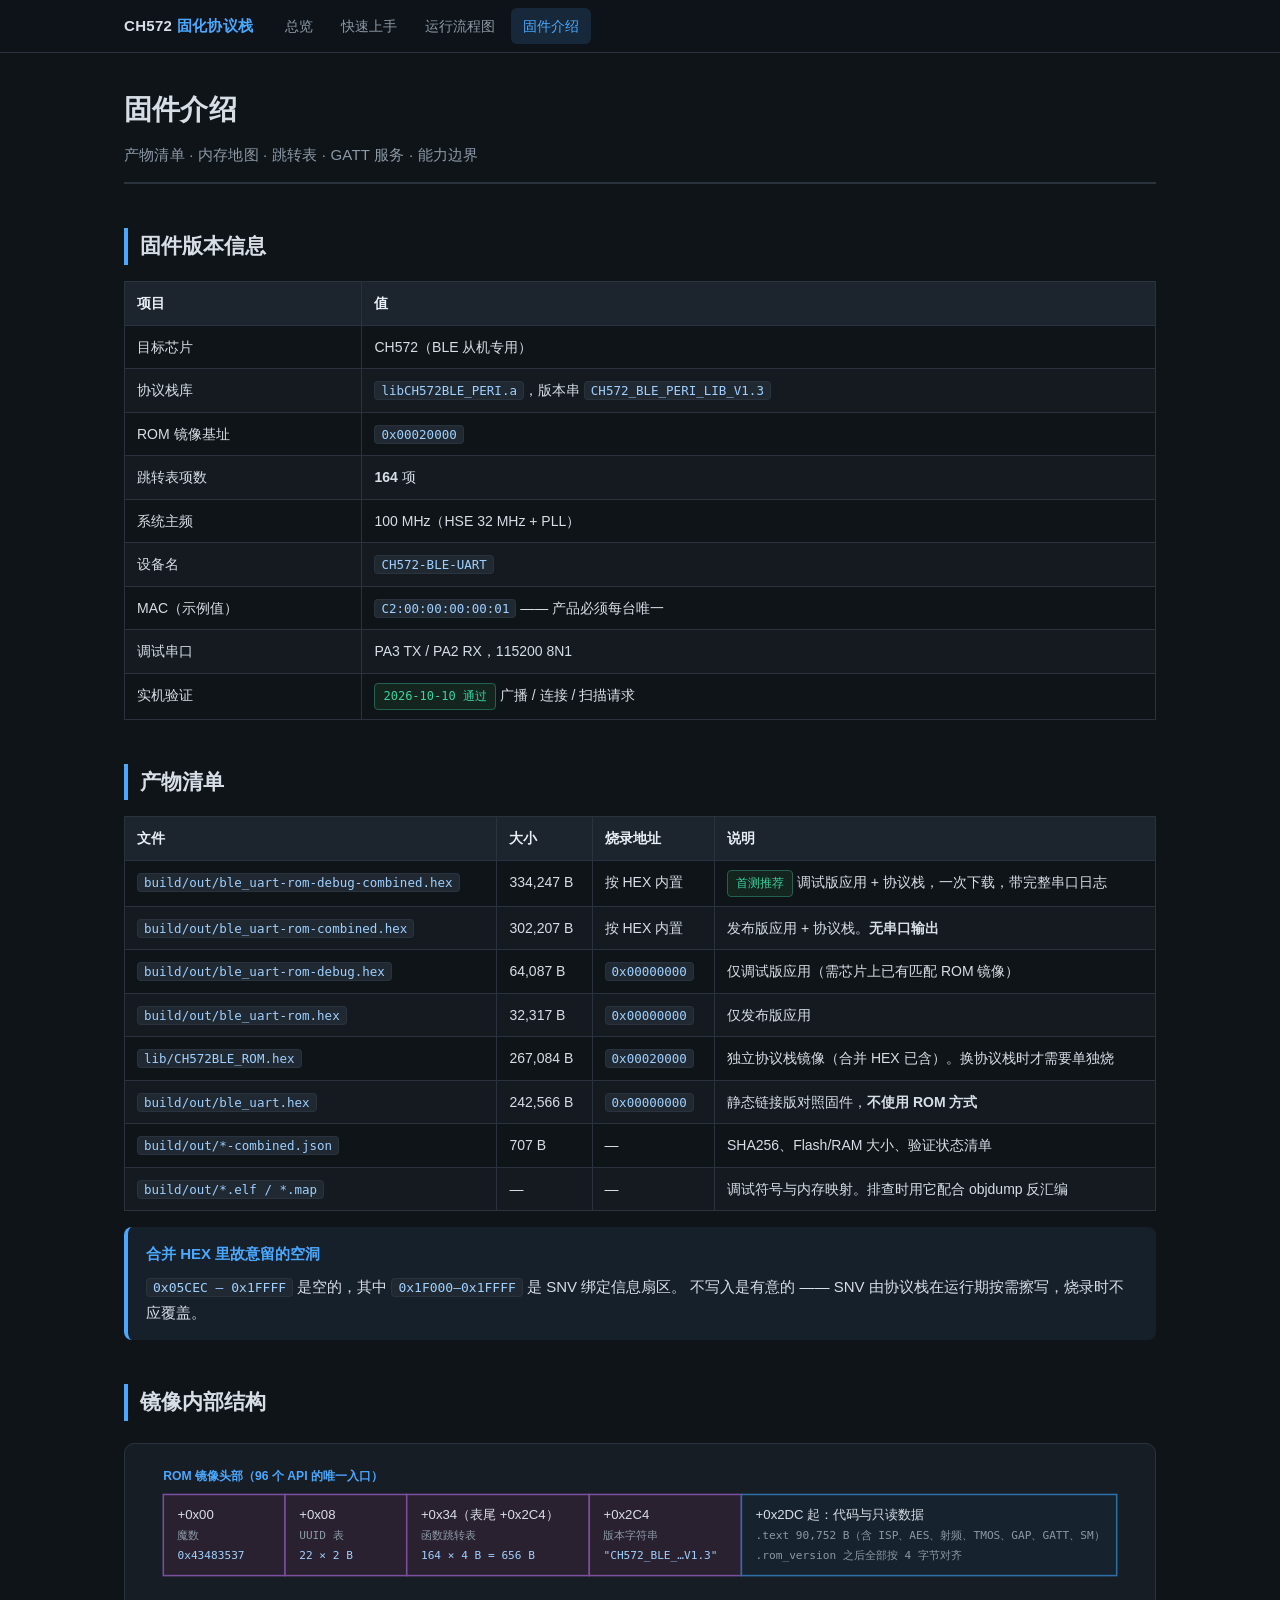
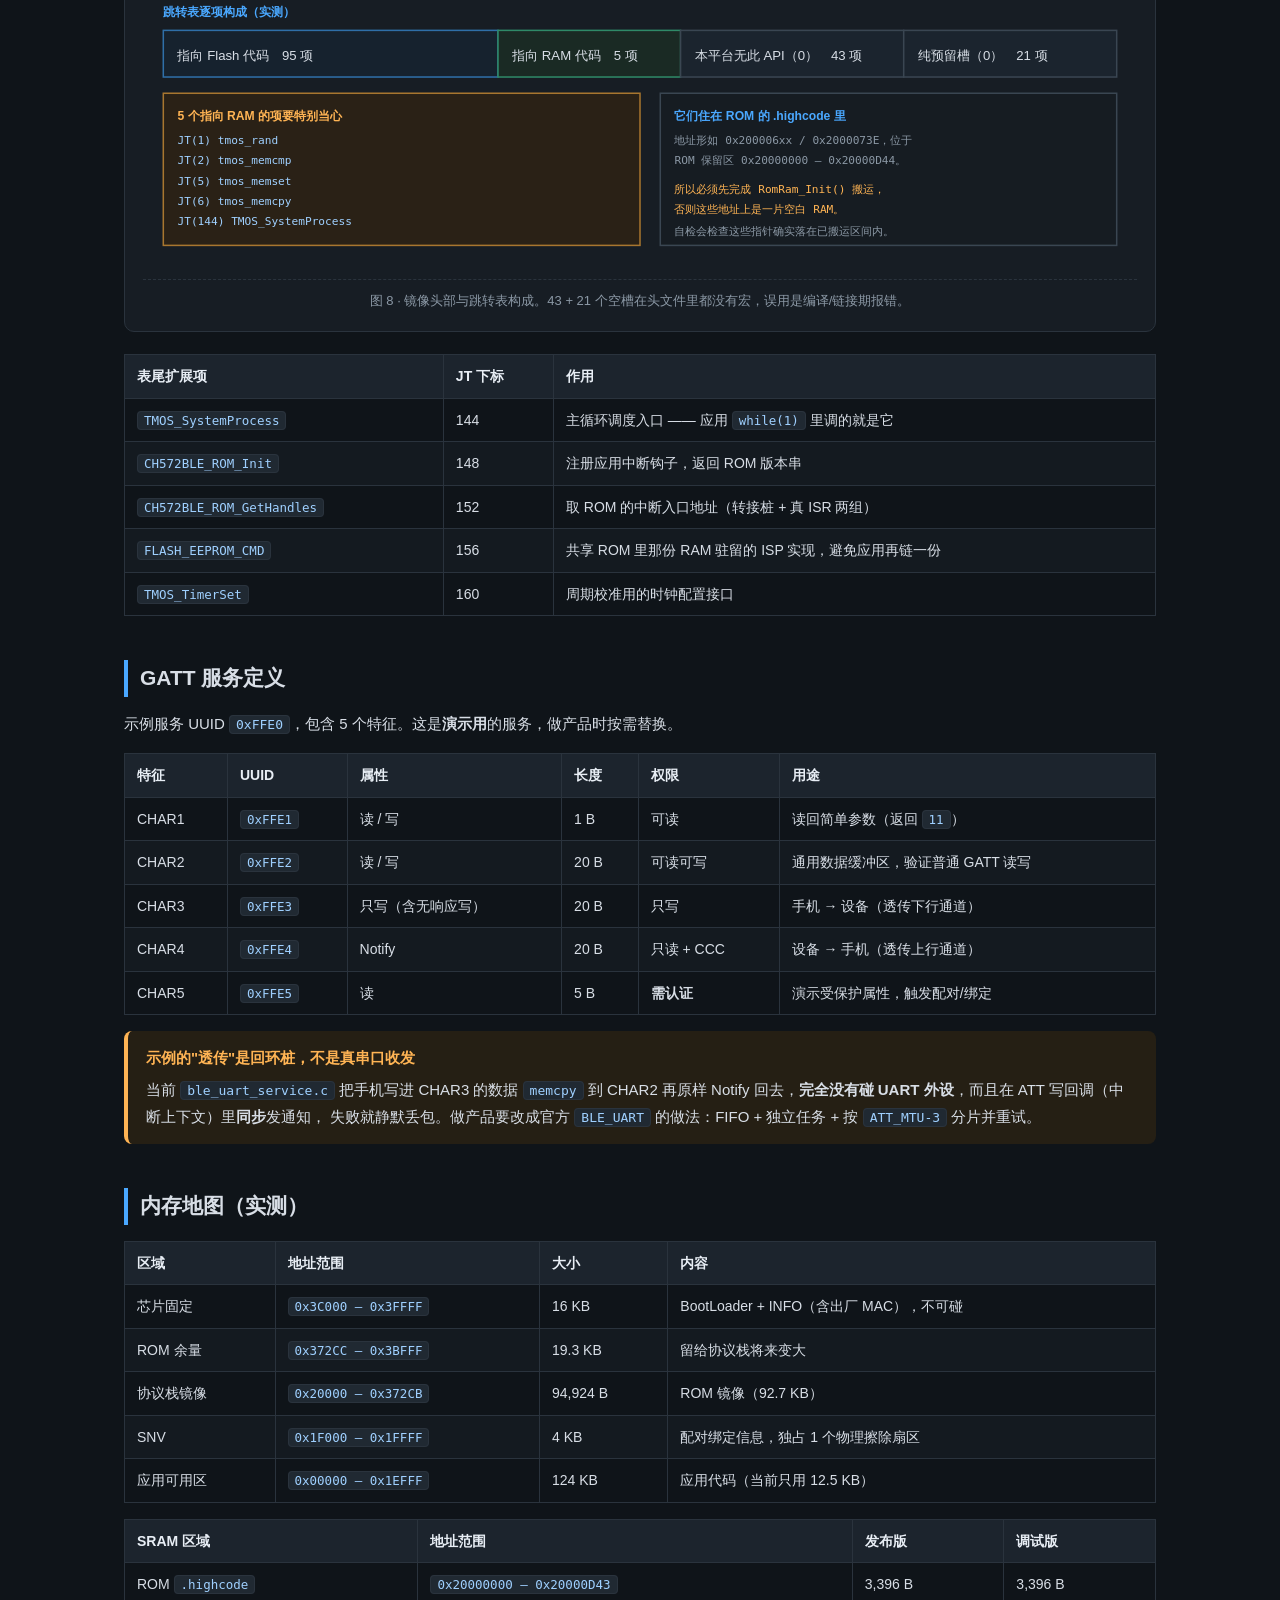
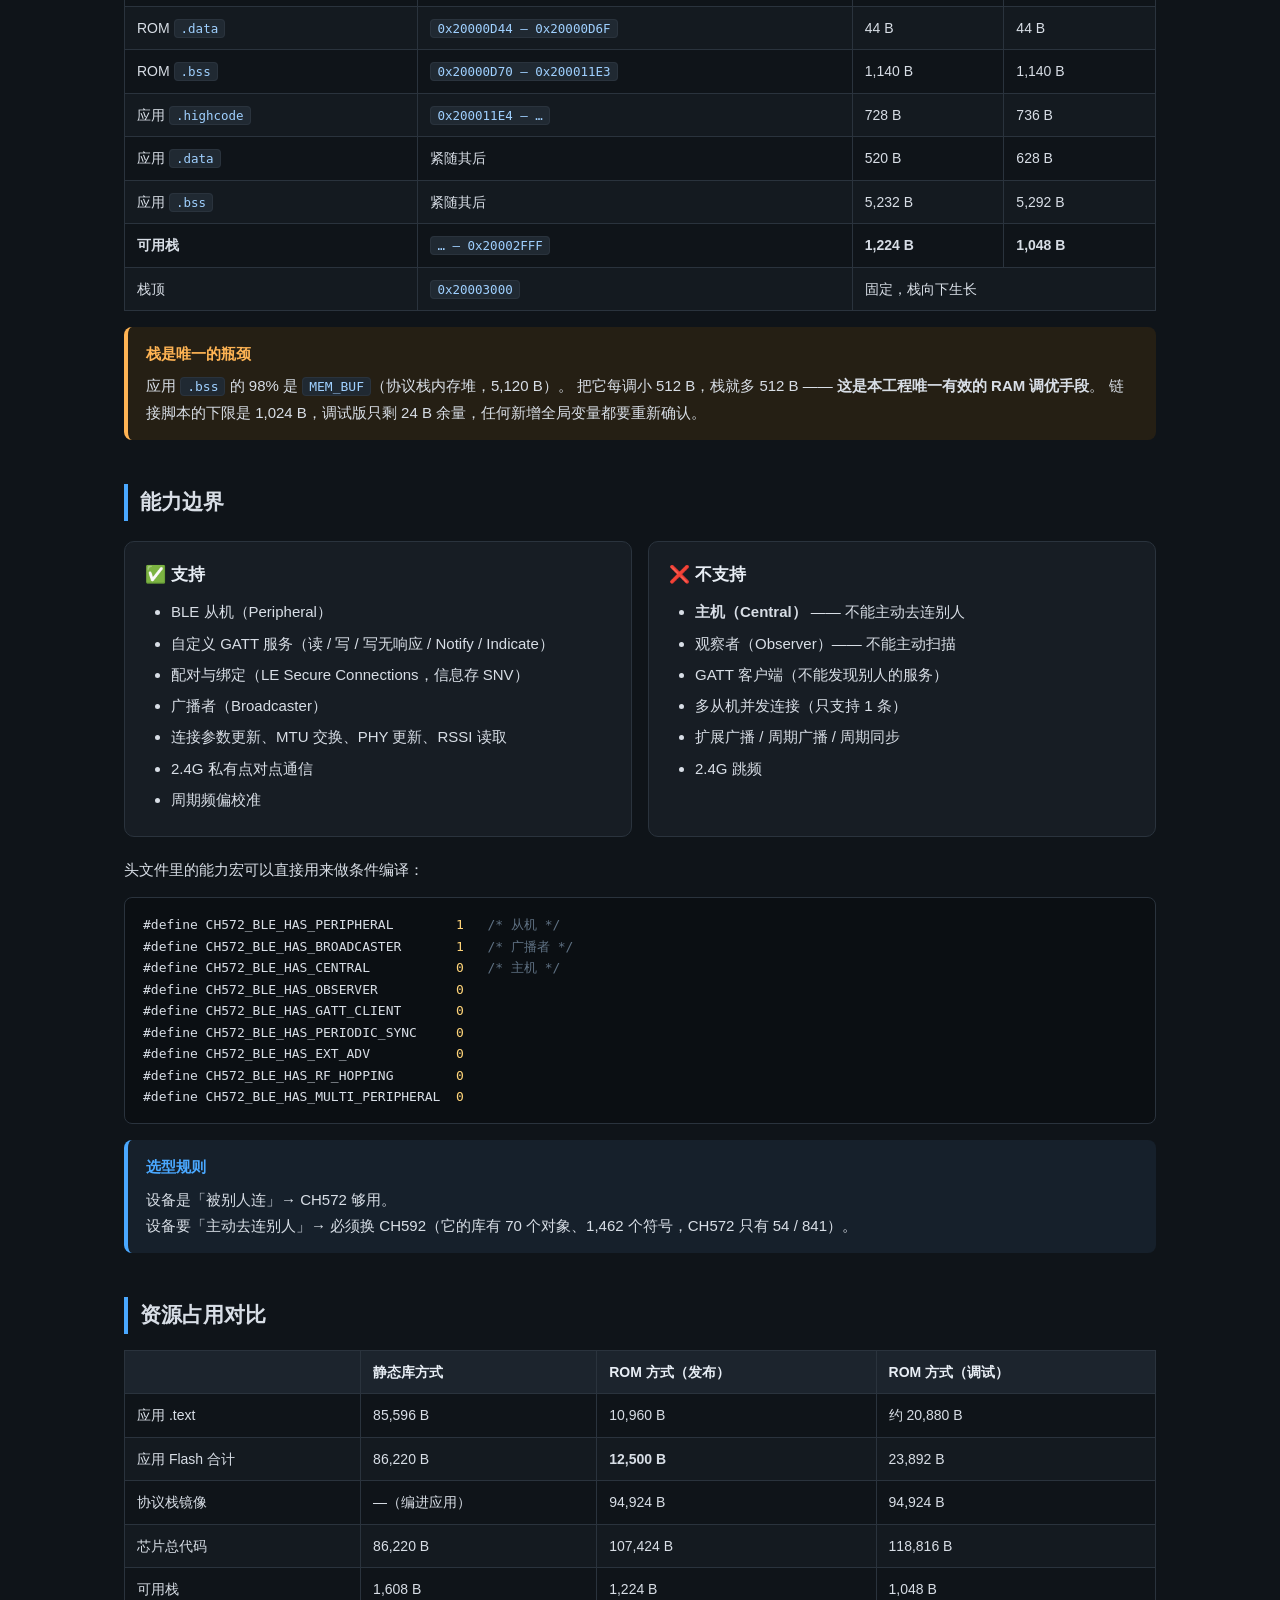
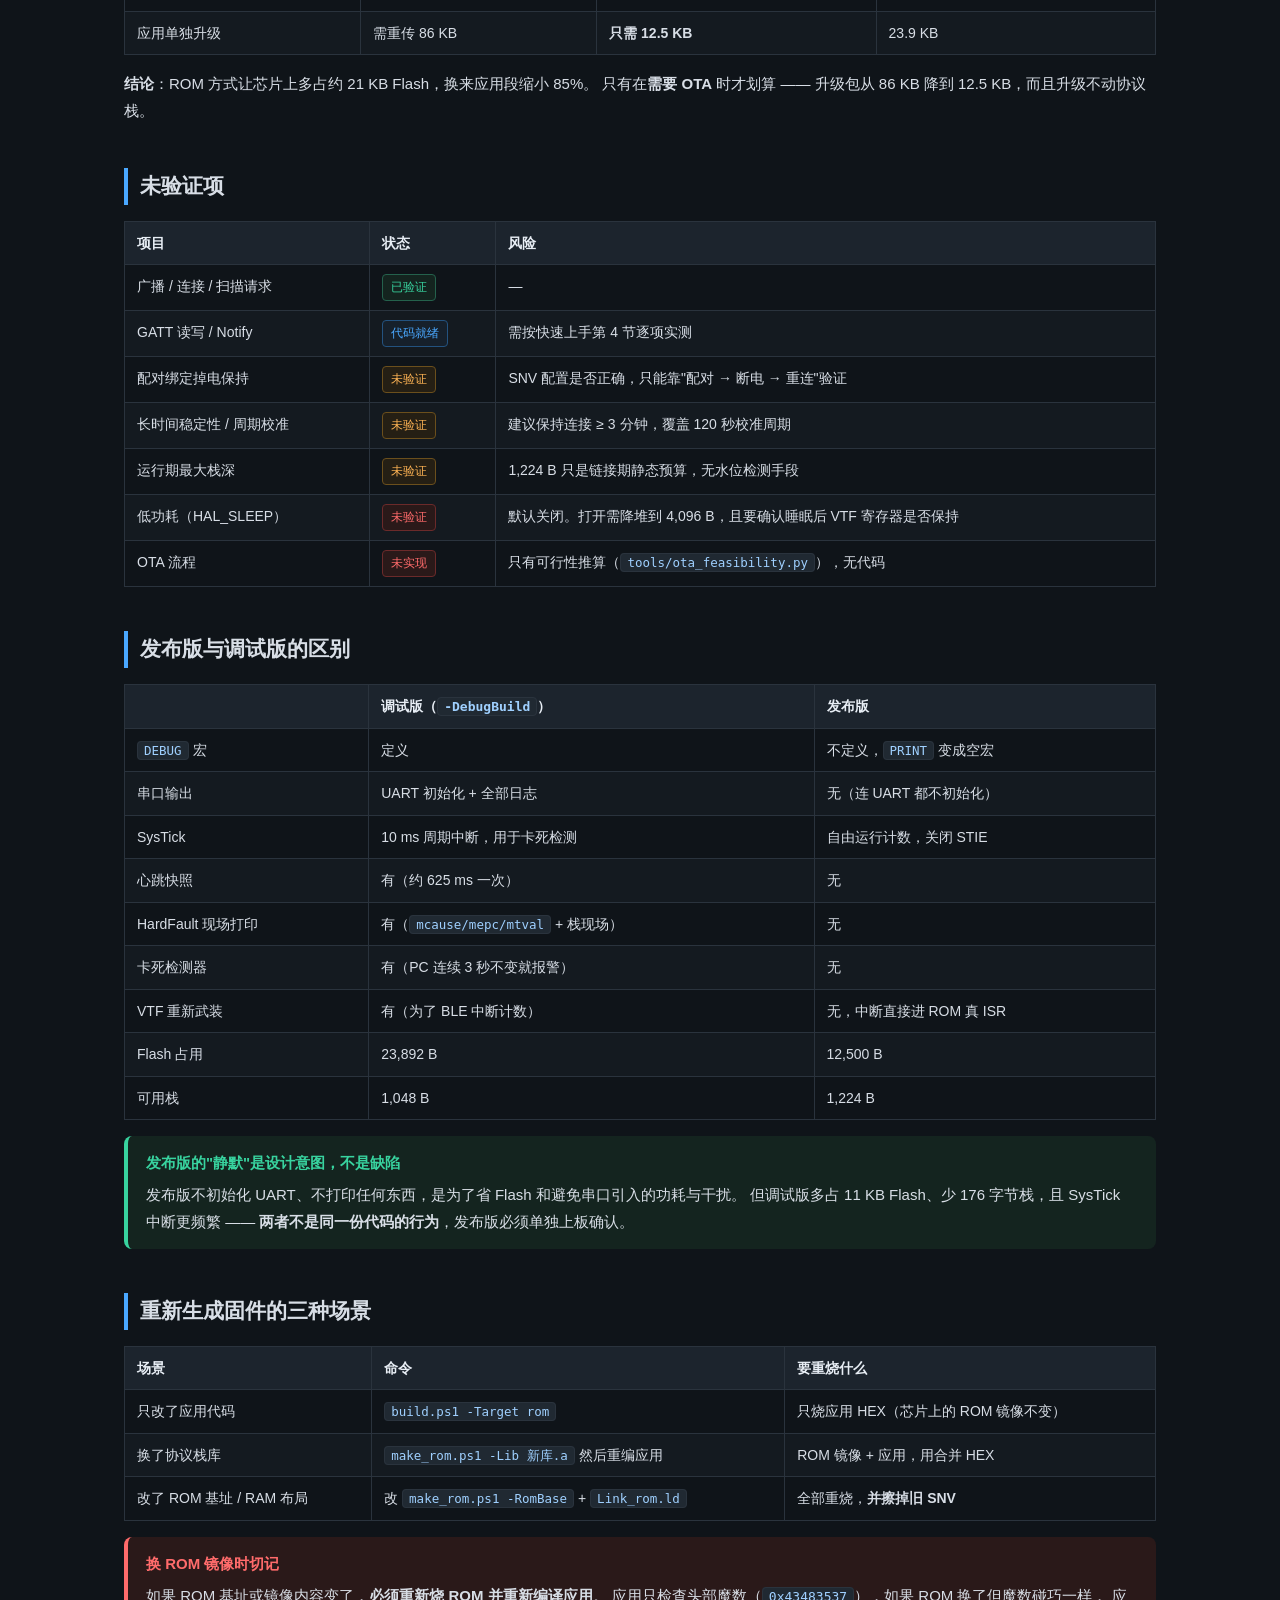
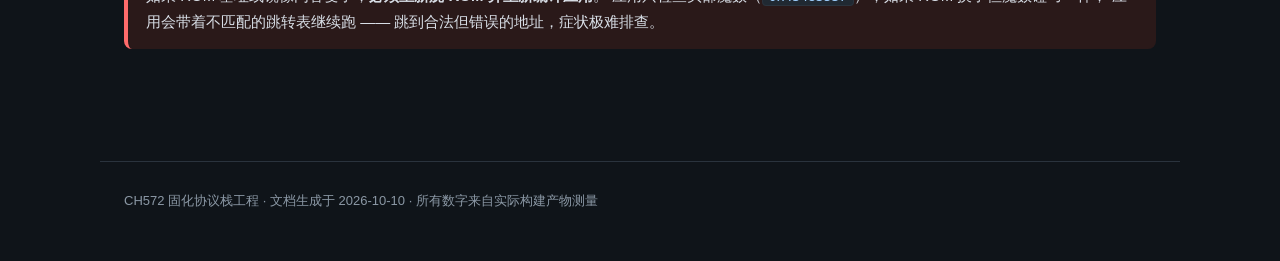
==== docs/html/firmware.html @ 1494c05f "init: ch572 ble stack hex" ====
<!DOCTYPE html>
<html lang="zh-CN">
<head>
<meta charset="UTF-8">
<meta name="viewport" content="width=device-width, initial-scale=1">
<title>CH572 固化协议栈工程 · 固件介绍</title>
<link rel="stylesheet" href="style.css">
</head>
<body>

<nav class="nav">
  <div class="nav-inner">
    <span class="brand">CH572 <span>固化协议栈</span></span>
    <a href="index.html">总览</a>
    <a href="quickstart.html">快速上手</a>
    <a href="flow.html">运行流程图</a>
    <a href="firmware.html" class="active">固件介绍</a>
  </div>
</nav>

<div class="wrap">

<h1>固件介绍
  <span class="sub">产物清单 · 内存地图 · 跳转表 · GATT 服务 · 能力边界</span>
</h1>

<h2>固件版本信息</h2>

<table>
<thead><tr><th>项目</th><th>值</th></tr></thead>
<tbody>
<tr><td>目标芯片</td><td>CH572（BLE 从机专用）</td></tr>
<tr><td>协议栈库</td><td><code>libCH572BLE_PERI.a</code>，版本串 <code>CH572_BLE_PERI_LIB_V1.3</code></td></tr>
<tr><td>ROM 镜像基址</td><td><code>0x00020000</code></td></tr>
<tr><td>跳转表项数</td><td><strong>164</strong> 项</td></tr>
<tr><td>系统主频</td><td>100 MHz（HSE 32 MHz + PLL）</td></tr>
<tr><td>设备名</td><td><code>CH572-BLE-UART</code></td></tr>
<tr><td>MAC（示例值）</td><td><code>C2:00:00:00:00:01</code> —— 产品必须每台唯一</td></tr>
<tr><td>调试串口</td><td>PA3 TX / PA2 RX，115200 8N1</td></tr>
<tr><td>实机验证</td><td><span class="badge b-ok">2026-10-10 通过</span> 广播 / 连接 / 扫描请求</td></tr>
</tbody>
</table>

<h2>产物清单</h2>

<table>
<thead><tr><th>文件</th><th>大小</th><th>烧录地址</th><th>说明</th></tr></thead>
<tbody>
<tr>
  <td><code>build/out/ble_uart-rom-debug-combined.hex</code></td>
  <td>334,247 B</td>
  <td>按 HEX 内置</td>
  <td><span class="badge b-ok">首测推荐</span> 调试版应用 + 协议栈，一次下载，带完整串口日志</td>
</tr>
<tr>
  <td><code>build/out/ble_uart-rom-combined.hex</code></td>
  <td>302,207 B</td>
  <td>按 HEX 内置</td>
  <td>发布版应用 + 协议栈。<strong>无串口输出</strong></td>
</tr>
<tr>
  <td><code>build/out/ble_uart-rom-debug.hex</code></td>
  <td>64,087 B</td>
  <td><code>0x00000000</code></td>
  <td>仅调试版应用（需芯片上已有匹配 ROM 镜像）</td>
</tr>
<tr>
  <td><code>build/out/ble_uart-rom.hex</code></td>
  <td>32,317 B</td>
  <td><code>0x00000000</code></td>
  <td>仅发布版应用</td>
</tr>
<tr>
  <td><code>lib/CH572BLE_ROM.hex</code></td>
  <td>267,084 B</td>
  <td><code>0x00020000</code></td>
  <td>独立协议栈镜像（合并 HEX 已含）。换协议栈时才需要单独烧</td>
</tr>
<tr>
  <td><code>build/out/ble_uart.hex</code></td>
  <td>242,566 B</td>
  <td><code>0x00000000</code></td>
  <td>静态链接版对照固件，<strong>不使用 ROM 方式</strong></td>
</tr>
<tr>
  <td><code>build/out/*-combined.json</code></td>
  <td>707 B</td>
  <td>—</td>
  <td>SHA256、Flash/RAM 大小、验证状态清单</td>
</tr>
<tr>
  <td><code>build/out/*.elf / *.map</code></td>
  <td>—</td>
  <td>—</td>
  <td>调试符号与内存映射。排查时用它配合 objdump 反汇编</td>
</tr>
</tbody>
</table>

<div class="box info">
<span class="t">合并 HEX 里故意留的空洞</span>
<code>0x05CEC – 0x1FFFF</code> 是空的，其中 <code>0x1F000–0x1FFFF</code> 是 SNV 绑定信息扇区。
不写入是有意的 —— SNV 由协议栈在运行期按需擦写，烧录时不应覆盖。
</div>

<h2>镜像内部结构</h2>

<figure>
<svg viewBox="0 0 980 400" xmlns="http://www.w3.org/2000/svg">
  <text class="svg-t3" x="20" y="18">ROM 镜像头部（96 个 API 的唯一入口）</text>

  <rect class="svg-rom" x="20" y="32" width="120" height="80"/>
  <text class="svg-t" x="34" y="56">+0x00</text>
  <text class="svg-t2" x="34" y="76">魔数</text>
  <text class="svg-mono" x="34" y="96">0x43483537</text>

  <rect class="svg-rom" x="140" y="32" width="120" height="80"/>
  <text class="svg-t" x="154" y="56">+0x08</text>
  <text class="svg-t2" x="154" y="76">UUID 表</text>
  <text class="svg-mono" x="154" y="96">22 × 2 B</text>

  <rect class="svg-rom" x="260" y="32" width="180" height="80"/>
  <text class="svg-t" x="274" y="56">+0x34（表尾 +0x2C4）</text>
  <text class="svg-t2" x="274" y="76">函数跳转表</text>
  <text class="svg-mono" x="274" y="96">164 × 4 B = 656 B</text>

  <rect class="svg-rom" x="440" y="32" width="150" height="80"/>
  <text class="svg-t" x="454" y="56">+0x2C4</text>
  <text class="svg-t2" x="454" y="76">版本字符串</text>
  <text class="svg-mono" x="454" y="96">"CH572_BLE_…V1.3"</text>

  <rect class="svg-box2" x="590" y="32" width="370" height="80"/>
  <text class="svg-t" x="604" y="56">+0x2DC 起：代码与只读数据</text>
  <text class="svg-t2" x="604" y="76">.text 90,752 B（含 ISP、AES、射频、TMOS、GAP、GATT、SM）</text>
  <text class="svg-t2" x="604" y="96">.rom_version 之后全部按 4 字节对齐</text>

  <text class="svg-t3" x="20" y="152">跳转表逐项构成（实测）</text>

  <rect class="svg-box2" x="20" y="166" width="330" height="46"/>
  <text class="svg-t" x="34" y="195">指向 Flash 代码　95 项</text>
  <rect class="svg-ram" x="350" y="166" width="180" height="46"/>
  <text class="svg-t" x="364" y="195">指向 RAM 代码　5 项</text>
  <rect class="svg-box" x="530" y="166" width="220" height="46"/>
  <text class="svg-t" x="544" y="195">本平台无此 API（0）　43 项</text>
  <rect class="svg-box" x="750" y="166" width="210" height="46"/>
  <text class="svg-t" x="764" y="195">纯预留槽（0）　21 项</text>

  <rect class="svg-warn" x="20" y="228" width="470" height="150"/>
  <text class="svg-t3" x="34" y="254" style="fill:#ffb454">5 个指向 RAM 的项要特别当心</text>
  <text class="svg-mono" x="34" y="278">JT(1)   tmos_rand</text>
  <text class="svg-mono" x="34" y="298">JT(2)   tmos_memcmp</text>
  <text class="svg-mono" x="34" y="318">JT(5)   tmos_memset</text>
  <text class="svg-mono" x="34" y="338">JT(6)   tmos_memcpy</text>
  <text class="svg-mono" x="34" y="358">JT(144) TMOS_SystemProcess</text>

  <rect class="svg-box" x="510" y="228" width="450" height="150" style="fill:#161c22"/>
  <text class="svg-t3" x="524" y="254">它们住在 ROM 的 .highcode 里</text>
  <text class="svg-t2" x="524" y="278">地址形如 0x200006xx / 0x2000073E，位于</text>
  <text class="svg-t2" x="524" y="298">ROM 保留区 0x20000000 – 0x20000D44。</text>
  <text class="svg-t2" x="524" y="326" style="fill:#ffb454">所以必须先完成 RomRam_Init() 搬运，</text>
  <text class="svg-t2" x="524" y="346" style="fill:#ffb454">否则这些地址上是一片空白 RAM。</text>
  <text class="svg-t2" x="524" y="368">自检会检查这些指针确实落在已搬运区间内。</text>
</svg>
<figcaption>图 8 · 镜像头部与跳转表构成。43 + 21 个空槽在头文件里都没有宏，误用是编译/链接期报错。</figcaption>
</figure>

<table>
<thead><tr><th>表尾扩展项</th><th>JT 下标</th><th>作用</th></tr></thead>
<tbody>
<tr><td><code>TMOS_SystemProcess</code></td><td>144</td><td>主循环调度入口 —— 应用 <code>while(1)</code> 里调的就是它</td></tr>
<tr><td><code>CH572BLE_ROM_Init</code></td><td>148</td><td>注册应用中断钩子，返回 ROM 版本串</td></tr>
<tr><td><code>CH572BLE_ROM_GetHandles</code></td><td>152</td><td>取 ROM 的中断入口地址（转接桩 + 真 ISR 两组）</td></tr>
<tr><td><code>FLASH_EEPROM_CMD</code></td><td>156</td><td>共享 ROM 里那份 RAM 驻留的 ISP 实现，避免应用再链一份</td></tr>
<tr><td><code>TMOS_TimerSet</code></td><td>160</td><td>周期校准用的时钟配置接口</td></tr>
</tbody>
</table>

<h2>GATT 服务定义</h2>

<p>示例服务 UUID <code>0xFFE0</code>，包含 5 个特征。这是<strong>演示用</strong>的服务，做产品时按需替换。</p>

<table>
<thead><tr><th>特征</th><th>UUID</th><th>属性</th><th>长度</th><th>权限</th><th>用途</th></tr></thead>
<tbody>
<tr><td>CHAR1</td><td><code>0xFFE1</code></td><td>读 / 写</td><td>1 B</td><td>可读</td><td>读回简单参数（返回 <code>11</code>）</td></tr>
<tr><td>CHAR2</td><td><code>0xFFE2</code></td><td>读 / 写</td><td>20 B</td><td>可读可写</td><td>通用数据缓冲区，验证普通 GATT 读写</td></tr>
<tr><td>CHAR3</td><td><code>0xFFE3</code></td><td>只写（含无响应写）</td><td>20 B</td><td>只写</td><td>手机 → 设备（透传下行通道）</td></tr>
<tr><td>CHAR4</td><td><code>0xFFE4</code></td><td>Notify</td><td>20 B</td><td>只读 + CCC</td><td>设备 → 手机（透传上行通道）</td></tr>
<tr><td>CHAR5</td><td><code>0xFFE5</code></td><td>读</td><td>5 B</td><td><strong>需认证</strong></td><td>演示受保护属性，触发配对/绑定</td></tr>
</tbody>
</table>

<div class="box warn">
<span class="t">示例的"透传"是回环桩，不是真串口收发</span>
当前 <code>ble_uart_service.c</code> 把手机写进 CHAR3 的数据 <code>memcpy</code> 到 CHAR2 再原样
Notify 回去，<strong>完全没有碰 UART 外设</strong>，而且在 ATT 写回调（中断上下文）里<strong>同步</strong>发通知，
失败就静默丢包。做产品要改成官方 <code>BLE_UART</code> 的做法：FIFO + 独立任务 + 按
<code>ATT_MTU-3</code> 分片并重试。
</div>

<h2>内存地图（实测）</h2>

<table>
<thead><tr><th>区域</th><th>地址范围</th><th>大小</th><th>内容</th></tr></thead>
<tbody>
<tr><td>芯片固定</td><td><code>0x3C000 – 0x3FFFF</code></td><td>16 KB</td><td>BootLoader + INFO（含出厂 MAC），不可碰</td></tr>
<tr><td>ROM 余量</td><td><code>0x372CC – 0x3BFFF</code></td><td>19.3 KB</td><td>留给协议栈将来变大</td></tr>
<tr><td>协议栈镜像</td><td><code>0x20000 – 0x372CB</code></td><td>94,924 B</td><td>ROM 镜像（92.7 KB）</td></tr>
<tr><td>SNV</td><td><code>0x1F000 – 0x1FFFF</code></td><td>4 KB</td><td>配对绑定信息，独占 1 个物理擦除扇区</td></tr>
<tr><td>应用可用区</td><td><code>0x00000 – 0x1EFFF</code></td><td>124 KB</td><td>应用代码（当前只用 12.5 KB）</td></tr>
</tbody>
</table>

<table>
<thead><tr><th>SRAM 区域</th><th>地址范围</th><th>发布版</th><th>调试版</th></tr></thead>
<tbody>
<tr><td>ROM <code>.highcode</code></td><td><code>0x20000000 – 0x20000D43</code></td><td>3,396 B</td><td>3,396 B</td></tr>
<tr><td>ROM <code>.data</code></td><td><code>0x20000D44 – 0x20000D6F</code></td><td>44 B</td><td>44 B</td></tr>
<tr><td>ROM <code>.bss</code></td><td><code>0x20000D70 – 0x200011E3</code></td><td>1,140 B</td><td>1,140 B</td></tr>
<tr><td>应用 <code>.highcode</code></td><td><code>0x200011E4 – …</code></td><td>728 B</td><td>736 B</td></tr>
<tr><td>应用 <code>.data</code></td><td>紧随其后</td><td>520 B</td><td>628 B</td></tr>
<tr><td>应用 <code>.bss</code></td><td>紧随其后</td><td>5,232 B</td><td>5,292 B</td></tr>
<tr><td><strong>可用栈</strong></td><td><code>… – 0x20002FFF</code></td><td><strong>1,224 B</strong></td><td><strong>1,048 B</strong></td></tr>
<tr><td>栈顶</td><td><code>0x20003000</code></td><td colspan="2">固定，栈向下生长</td></tr>
</tbody>
</table>

<div class="box warn">
<span class="t">栈是唯一的瓶颈</span>
应用 <code>.bss</code> 的 98% 是 <code>MEM_BUF</code>（协议栈内存堆，5,120 B）。
把它每调小 512 B，栈就多 512 B —— <strong>这是本工程唯一有效的 RAM 调优手段</strong>。
链接脚本的下限是 1,024 B，调试版只剩 24 B 余量，任何新增全局变量都要重新确认。
</div>

<h2>能力边界</h2>

<div class="grid c2">
<div class="card">
<h3>✅ 支持</h3>
<ul style="margin-bottom:0">
<li>BLE 从机（Peripheral）</li>
<li>自定义 GATT 服务（读 / 写 / 写无响应 / Notify / Indicate）</li>
<li>配对与绑定（LE Secure Connections，信息存 SNV）</li>
<li>广播者（Broadcaster）</li>
<li>连接参数更新、MTU 交换、PHY 更新、RSSI 读取</li>
<li>2.4G 私有点对点通信</li>
<li>周期频偏校准</li>
</ul>
</div>
<div class="card">
<h3>❌ 不支持</h3>
<ul style="margin-bottom:0">
<li><strong>主机（Central）</strong> —— 不能主动去连别人</li>
<li>观察者（Observer）—— 不能主动扫描</li>
<li>GATT 客户端（不能发现别人的服务）</li>
<li>多从机并发连接（只支持 1 条）</li>
<li>扩展广播 / 周期广播 / 周期同步</li>
<li>2.4G 跳频</li>
</ul>
</div>
</div>

<p>头文件里的能力宏可以直接用来做条件编译：</p>

<pre><code>#define CH572_BLE_HAS_PERIPHERAL        <span class="n">1</span>   <span class="c">/* 从机 */</span>
#define CH572_BLE_HAS_BROADCASTER       <span class="n">1</span>   <span class="c">/* 广播者 */</span>
#define CH572_BLE_HAS_CENTRAL           <span class="n">0</span>   <span class="c">/* 主机 */</span>
#define CH572_BLE_HAS_OBSERVER          <span class="n">0</span>
#define CH572_BLE_HAS_GATT_CLIENT       <span class="n">0</span>
#define CH572_BLE_HAS_PERIODIC_SYNC     <span class="n">0</span>
#define CH572_BLE_HAS_EXT_ADV           <span class="n">0</span>
#define CH572_BLE_HAS_RF_HOPPING        <span class="n">0</span>
#define CH572_BLE_HAS_MULTI_PERIPHERAL  <span class="n">0</span></code></pre>

<div class="box info">
<span class="t">选型规则</span>
设备是「被别人连」→ CH572 够用。<br>
设备要「主动去连别人」→ 必须换 CH592（它的库有 70 个对象、1,462 个符号，CH572 只有 54 / 841）。
</div>

<h2>资源占用对比</h2>

<table>
<thead><tr><th></th><th>静态库方式</th><th>ROM 方式（发布）</th><th>ROM 方式（调试）</th></tr></thead>
<tbody>
<tr><td>应用 .text</td><td>85,596 B</td><td>10,960 B</td><td>约 20,880 B</td></tr>
<tr><td>应用 Flash 合计</td><td>86,220 B</td><td><strong>12,500 B</strong></td><td>23,892 B</td></tr>
<tr><td>协议栈镜像</td><td>—（编进应用）</td><td>94,924 B</td><td>94,924 B</td></tr>
<tr><td>芯片总代码</td><td>86,220 B</td><td>107,424 B</td><td>118,816 B</td></tr>
<tr><td>可用栈</td><td>1,608 B</td><td>1,224 B</td><td>1,048 B</td></tr>
<tr><td>应用单独升级</td><td>需重传 86 KB</td><td><strong>只需 12.5 KB</strong></td><td>23.9 KB</td></tr>
</tbody>
</table>

<p><strong>结论</strong>：ROM 方式让芯片上多占约 21 KB Flash，换来应用段缩小 85%。
只有在<strong>需要 OTA</strong> 时才划算 —— 升级包从 86 KB 降到 12.5 KB，而且升级不动协议栈。</p>

<h2>未验证项</h2>

<table>
<thead><tr><th>项目</th><th>状态</th><th>风险</th></tr></thead>
<tbody>
<tr><td>广播 / 连接 / 扫描请求</td><td><span class="badge b-ok">已验证</span></td><td>—</td></tr>
<tr><td>GATT 读写 / Notify</td><td><span class="badge b-info">代码就绪</span></td><td>需按快速上手第 4 节逐项实测</td></tr>
<tr><td>配对绑定掉电保持</td><td><span class="badge b-warn">未验证</span></td><td>SNV 配置是否正确，只能靠"配对 → 断电 → 重连"验证</td></tr>
<tr><td>长时间稳定性 / 周期校准</td><td><span class="badge b-warn">未验证</span></td><td>建议保持连接 ≥ 3 分钟，覆盖 120 秒校准周期</td></tr>
<tr><td>运行期最大栈深</td><td><span class="badge b-warn">未验证</span></td><td>1,224 B 只是链接期静态预算，无水位检测手段</td></tr>
<tr><td>低功耗（HAL_SLEEP）</td><td><span class="badge b-bad">未验证</span></td><td>默认关闭。打开需降堆到 4,096 B，且要确认睡眠后 VTF 寄存器是否保持</td></tr>
<tr><td>OTA 流程</td><td><span class="badge b-bad">未实现</span></td><td>只有可行性推算（<code>tools/ota_feasibility.py</code>），无代码</td></tr>
</tbody>
</table>

<h2>发布版与调试版的区别</h2>

<table>
<thead><tr><th></th><th>调试版（<code>-DebugBuild</code>）</th><th>发布版</th></tr></thead>
<tbody>
<tr><td><code>DEBUG</code> 宏</td><td>定义</td><td>不定义，<code>PRINT</code> 变成空宏</td></tr>
<tr><td>串口输出</td><td>UART 初始化 + 全部日志</td><td>无（连 UART 都不初始化）</td></tr>
<tr><td>SysTick</td><td>10 ms 周期中断，用于卡死检测</td><td>自由运行计数，关闭 STIE</td></tr>
<tr><td>心跳快照</td><td>有（约 625 ms 一次）</td><td>无</td></tr>
<tr><td>HardFault 现场打印</td><td>有（<code>mcause/mepc/mtval</code> + 栈现场）</td><td>无</td></tr>
<tr><td>卡死检测器</td><td>有（PC 连续 3 秒不变就报警）</td><td>无</td></tr>
<tr><td>VTF 重新武装</td><td>有（为了 BLE 中断计数）</td><td>无，中断直接进 ROM 真 ISR</td></tr>
<tr><td>Flash 占用</td><td>23,892 B</td><td>12,500 B</td></tr>
<tr><td>可用栈</td><td>1,048 B</td><td>1,224 B</td></tr>
</tbody>
</table>

<div class="box ok">
<span class="t">发布版的"静默"是设计意图，不是缺陷</span>
发布版不初始化 UART、不打印任何东西，是为了省 Flash 和避免串口引入的功耗与干扰。
但调试版多占 11 KB Flash、少 176 字节栈，且 SysTick 中断更频繁 ——
<strong>两者不是同一份代码的行为</strong>，发布版必须单独上板确认。
</div>

<h2>重新生成固件的三种场景</h2>

<table>
<thead><tr><th>场景</th><th>命令</th><th>要重烧什么</th></tr></thead>
<tbody>
<tr><td>只改了应用代码</td><td><code>build.ps1 -Target rom</code></td><td>只烧应用 HEX（芯片上的 ROM 镜像不变）</td></tr>
<tr><td>换了协议栈库</td><td><code>make_rom.ps1 -Lib 新库.a</code> 然后重编应用</td><td>ROM 镜像 + 应用，用合并 HEX</td></tr>
<tr><td>改了 ROM 基址 / RAM 布局</td><td>改 <code>make_rom.ps1 -RomBase</code> + <code>Link_rom.ld</code></td><td>全部重烧，<strong>并擦掉旧 SNV</strong></td></tr>
</tbody>
</table>

<div class="box danger">
<span class="t">换 ROM 镜像时切记</span>
如果 ROM 基址或镜像内容变了，<strong>必须重新烧 ROM 并重新编译应用</strong>。
应用只检查头部魔数（<code>0x43483537</code>），如果 ROM 换了但魔数碰巧一样，
应用会带着不匹配的跳转表继续跑 —— 跳到合法但错误的地址，症状极难排查。
</div>

</div>

<footer>
CH572 固化协议栈工程 · 文档生成于 2026-10-10 · 所有数字来自实际构建产物测量
</footer>

</body>
</html>
---- docs/html/style.css ----
/* ===========================================================================
 * CH572 固化协议栈工程 —— 文档统一样式
 * 纯静态，无外部依赖（离线可看）
 * =========================================================================== */

:root {
    --bg:        #0f1419;
    --bg-card:   #171d24;
    --bg-code:   #0b0f13;
    --border:    #2a333d;
    --fg:        #d8dee6;
    --fg-dim:    #8b98a5;
    --accent:    #4aa8ff;
    --accent-2:  #38d39f;
    --warn:      #ffb454;
    --danger:    #ff6b6b;
    --ok:        #38d39f;
    --mono: "Cascadia Mono", "Consolas", "SF Mono", "Menlo", "DejaVu Sans Mono", monospace;
    --sans: "Segoe UI", "PingFang SC", "Microsoft YaHei", "Hiragino Sans GB", sans-serif;
}

* { box-sizing: border-box; }

body {
    margin: 0;
    background: var(--bg);
    color: var(--fg);
    font-family: var(--sans);
    font-size: 15px;
    line-height: 1.75;
}

/* ---------- 顶部导航 ---------- */
.nav {
    position: sticky; top: 0; z-index: 50;
    background: rgba(15, 20, 25, .96);
    border-bottom: 1px solid var(--border);
    backdrop-filter: blur(8px);
}
.nav-inner {
    max-width: 1080px; margin: 0 auto; padding: 0 24px;
    display: flex; align-items: center; gap: 4px; flex-wrap: wrap;
    min-height: 52px;
}
.nav .brand {
    font-weight: 700; color: var(--fg); margin-right: 16px;
    font-size: 15px; letter-spacing: .3px;
}
.nav .brand span { color: var(--accent); }
.nav a {
    color: var(--fg-dim); text-decoration: none; padding: 6px 12px;
    border-radius: 6px; font-size: 14px; white-space: nowrap;
}
.nav a:hover { color: var(--fg); background: #1e262f; }
.nav a.active { color: var(--accent); background: #16283a; }

/* ---------- 正文容器 ---------- */
.wrap { max-width: 1080px; margin: 0 auto; padding: 32px 24px 96px; }

h1 {
    font-size: 28px; margin: 0 0 8px; letter-spacing: .2px;
    padding-bottom: 14px; border-bottom: 2px solid var(--border);
}
h1 .sub { display: block; font-size: 15px; font-weight: 400; color: var(--fg-dim); margin-top: 8px; }
h2 {
    font-size: 21px; margin: 44px 0 14px;
    padding-left: 12px; border-left: 4px solid var(--accent);
}
h3 { font-size: 17px; margin: 28px 0 10px; color: #e8eef5; }
h4 { font-size: 15px; margin: 20px 0 8px; color: var(--fg-dim); font-weight: 600; }

p { margin: 10px 0; }
ul, ol { margin: 10px 0; padding-left: 26px; }
li { margin: 5px 0; }

a { color: var(--accent); }

code {
    font-family: var(--mono); font-size: 13px;
    background: #202932; border: 1px solid var(--border);
    padding: 1px 6px; border-radius: 4px; color: #9fd0ff;
}
pre {
    background: var(--bg-code); border: 1px solid var(--border);
    border-radius: 8px; padding: 16px 18px; overflow-x: auto;
    font-family: var(--mono); font-size: 13px; line-height: 1.65;
    margin: 14px 0;
}
pre code { background: none; border: none; padding: 0; color: var(--fg); font-size: 13px; }
pre .c { color: #5f7183; }        /* 注释 */
pre .k { color: #ff9d6b; }        /* 关键字 */
pre .s { color: #b7e08a; }        /* 字符串 */
pre .n { color: #ffd479; }        /* 数字/地址 */
pre .f { color: #7cc7ff; }        /* 函数名 */

/* ---------- 表格 ---------- */
table {
    width: 100%; border-collapse: collapse; margin: 16px 0;
    font-size: 14px;
}
th, td {
    border: 1px solid var(--border); padding: 9px 12px;
    text-align: left; vertical-align: top;
}
th { background: #1c242d; font-weight: 600; color: #e8eef5; white-space: nowrap; }
tbody tr:nth-child(even) { background: #141a20; }
td code { font-size: 12.5px; }

/* ---------- 提示块 ---------- */
.box {
    border-radius: 8px; padding: 14px 18px; margin: 16px 0;
    border-left: 4px solid var(--accent); background: #16202b;
}
.box .t { font-weight: 700; margin-bottom: 6px; display: block; }
.box.ok      { border-color: var(--ok);     background: #14241f; }
.box.ok .t   { color: var(--ok); }
.box.warn    { border-color: var(--warn);   background: #251f14; }
.box.warn .t { color: var(--warn); }
.box.danger  { border-color: var(--danger); background: #2a1919; }
.box.danger .t { color: var(--danger); }
.box.info    { border-color: var(--accent); background: #16202b; }
.box.info .t { color: var(--accent); }

/* ---------- 卡片网格 ---------- */
.grid { display: grid; gap: 16px; margin: 20px 0; }
.grid.c2 { grid-template-columns: repeat(auto-fit, minmax(320px, 1fr)); }
.grid.c3 { grid-template-columns: repeat(auto-fit, minmax(240px, 1fr)); }
.card {
    background: var(--bg-card); border: 1px solid var(--border);
    border-radius: 10px; padding: 18px 20px;
}
.card h3 { margin-top: 0; }
.card .num {
    font-family: var(--mono); font-size: 12px; color: var(--accent);
    letter-spacing: 1px; text-transform: uppercase;
}
a.card { text-decoration: none; color: inherit; display: block; transition: .15s; }
a.card:hover { border-color: var(--accent); background: #1a2530; }

/* ---------- 徽章 ---------- */
.badge {
    display: inline-block; font-size: 12px; font-family: var(--mono);
    padding: 2px 8px; border-radius: 4px; border: 1px solid;
    vertical-align: middle; white-space: nowrap;
}
.b-ok   { color: var(--ok);     border-color: #24614c; background: #14241f; }
.b-warn { color: var(--warn);   border-color: #6b4f1c; background: #251f14; }
.b-bad  { color: var(--danger); border-color: #6b2a2a; background: #2a1919; }
.b-info { color: var(--accent); border-color: #23527f; background: #16202b; }

/* ---------- 图示 ---------- */
figure {
    margin: 22px 0; background: var(--bg-card); border: 1px solid var(--border);
    border-radius: 10px; padding: 18px;
}
figure svg { display: block; width: 100%; height: auto; }
figcaption {
    margin-top: 12px; font-size: 13px; color: var(--fg-dim);
    text-align: center; border-top: 1px dashed var(--border); padding-top: 10px;
}
.svg-box  { fill: #1b242e; stroke: #3a4652; stroke-width: 1.5; }
.svg-box2 { fill: #16222e; stroke: #2f6fa8; stroke-width: 1.5; }
.svg-rom  { fill: #2a2130; stroke: #7a4f9e; stroke-width: 1.5; }
.svg-ram  { fill: #1a2a24; stroke: #2f8a68; stroke-width: 1.5; }
.svg-warn { fill: #2a2116; stroke: #a8762f; stroke-width: 1.5; }
.svg-t    { fill: #d8dee6; font-family: var(--sans); font-size: 13px; }
.svg-t2   { fill: #8b98a5; font-family: var(--mono); font-size: 11px; }
.svg-t3   { fill: #4aa8ff; font-family: var(--sans); font-size: 12px; font-weight: 700; }
.svg-line { stroke: #4aa8ff; stroke-width: 1.8; fill: none; }
.svg-line2{ stroke: #5f7183; stroke-width: 1.4; fill: none; stroke-dasharray: 5 4; }
.svg-dash { stroke: #ff6b6b; stroke-width: 1.8; fill: none; stroke-dasharray: 6 4; }
.svg-ok   { stroke: #38d39f; stroke-width: 1.8; fill: none; }
.svg-mono { font-family: var(--mono); font-size: 11px; fill: #9fd0ff; }

/* ---------- 页脚 ---------- */
footer {
    max-width: 1080px; margin: 0 auto; padding: 28px 24px 48px;
    border-top: 1px solid var(--border); color: var(--fg-dim); font-size: 13px;
}

/* ---------- 打印 ---------- */
@media print {
    body { background: #fff; color: #000; }
    .nav { display: none; }
    pre, .card, figure, .box { border-color: #ccc; background: #f7f7f7; }
    pre code, code { color: #000; }
    h2 { border-color: #333; }
}
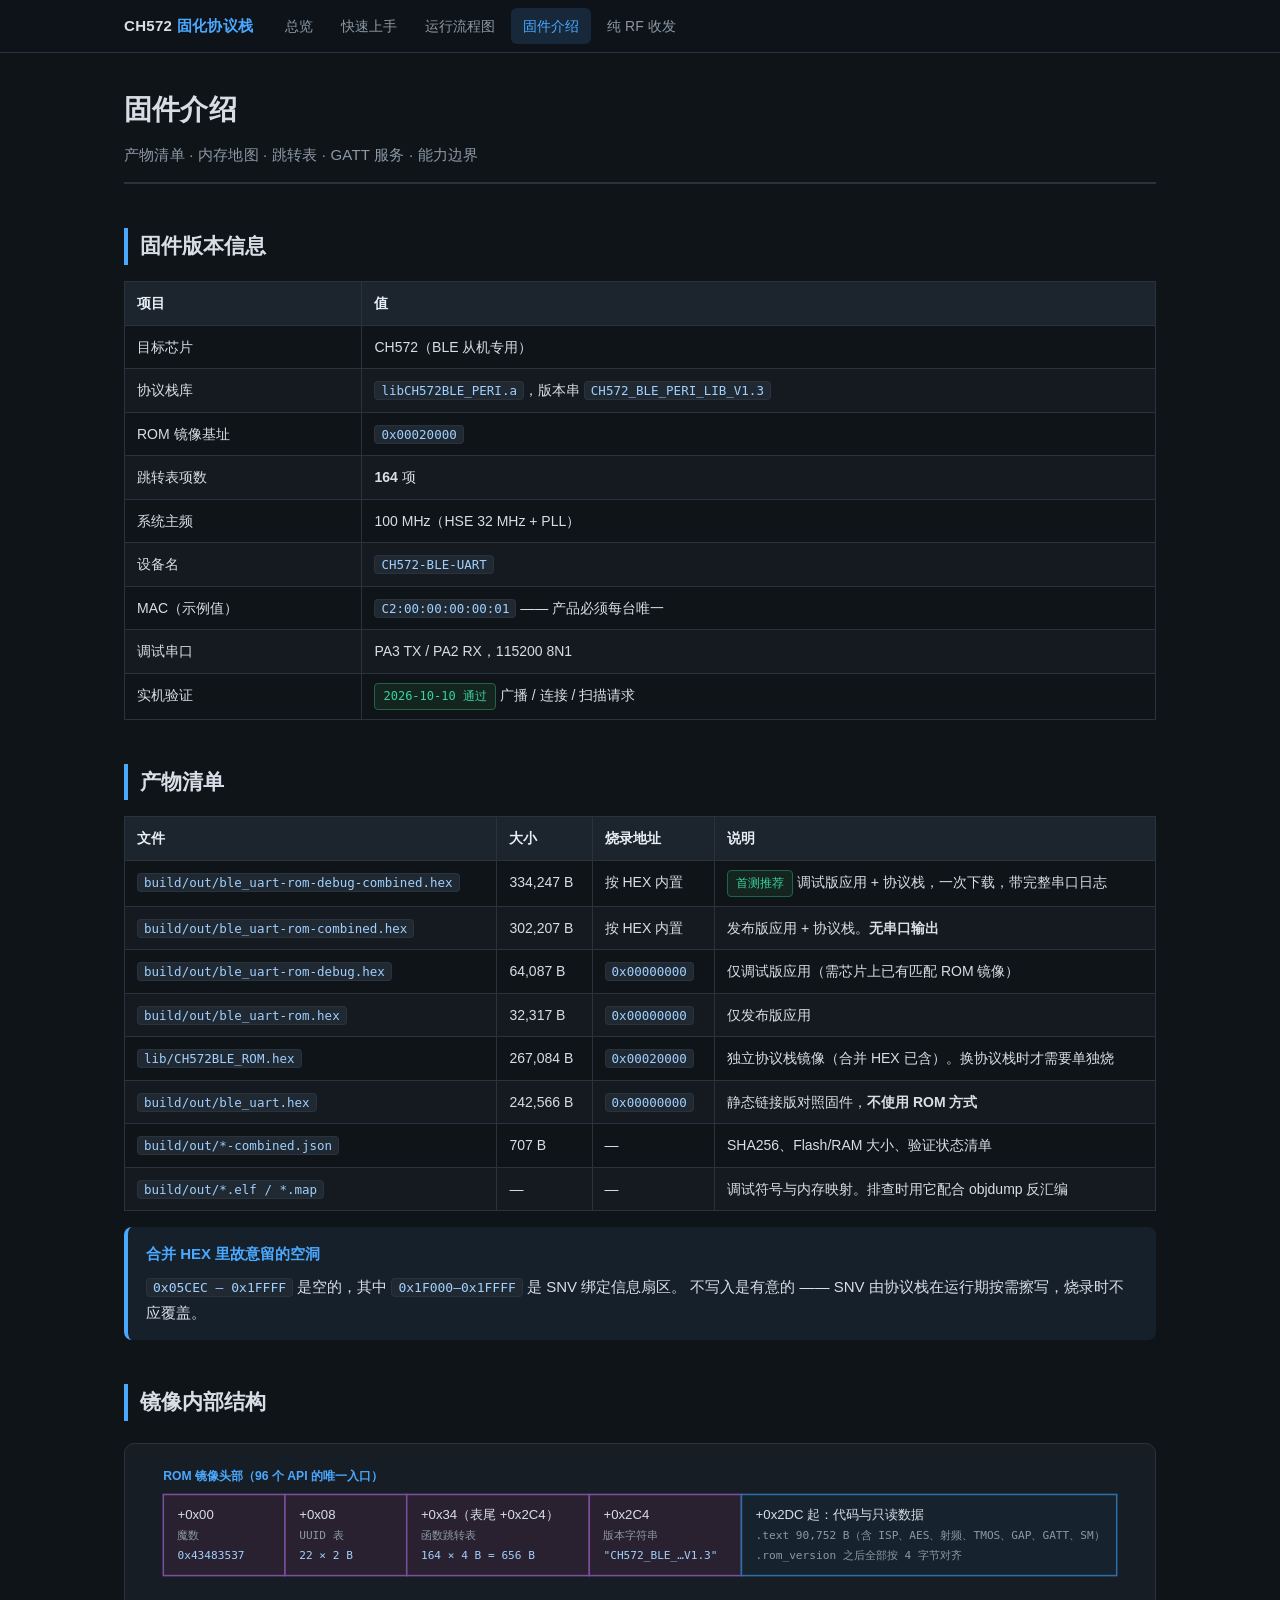
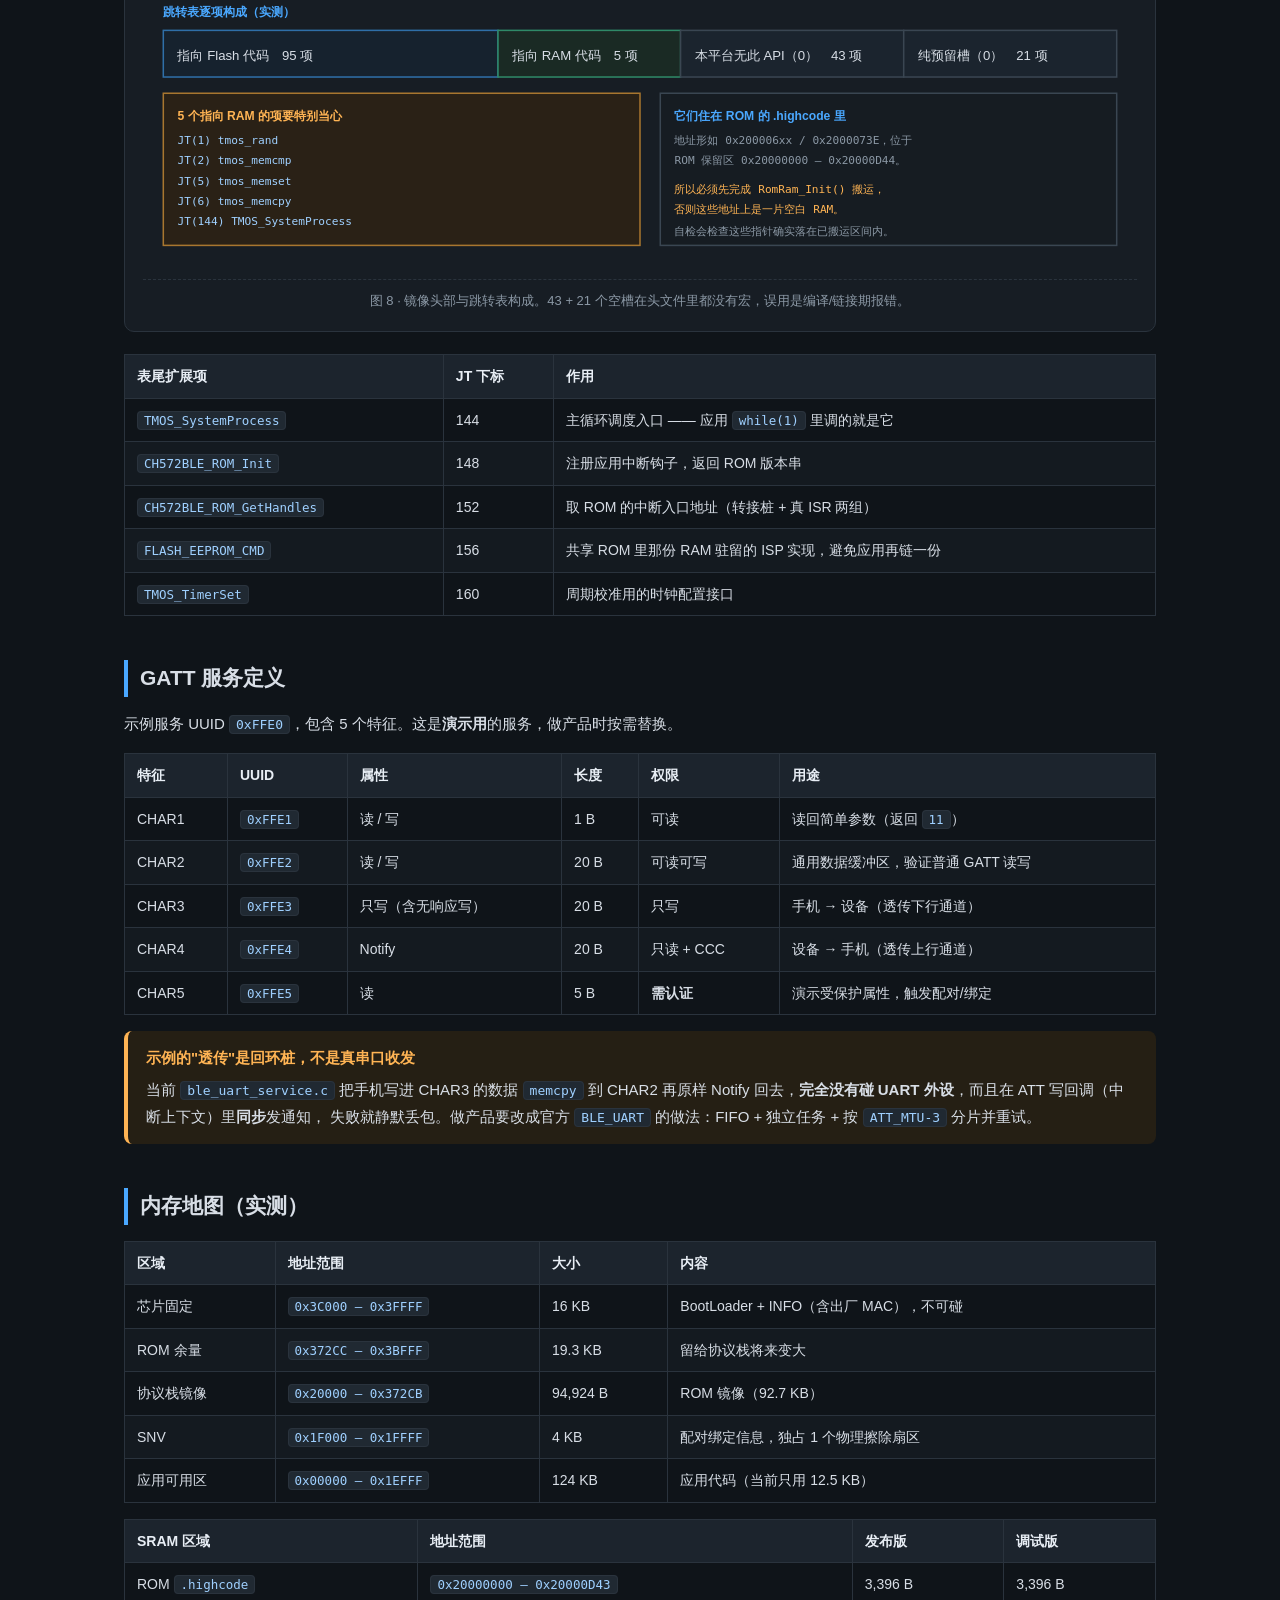
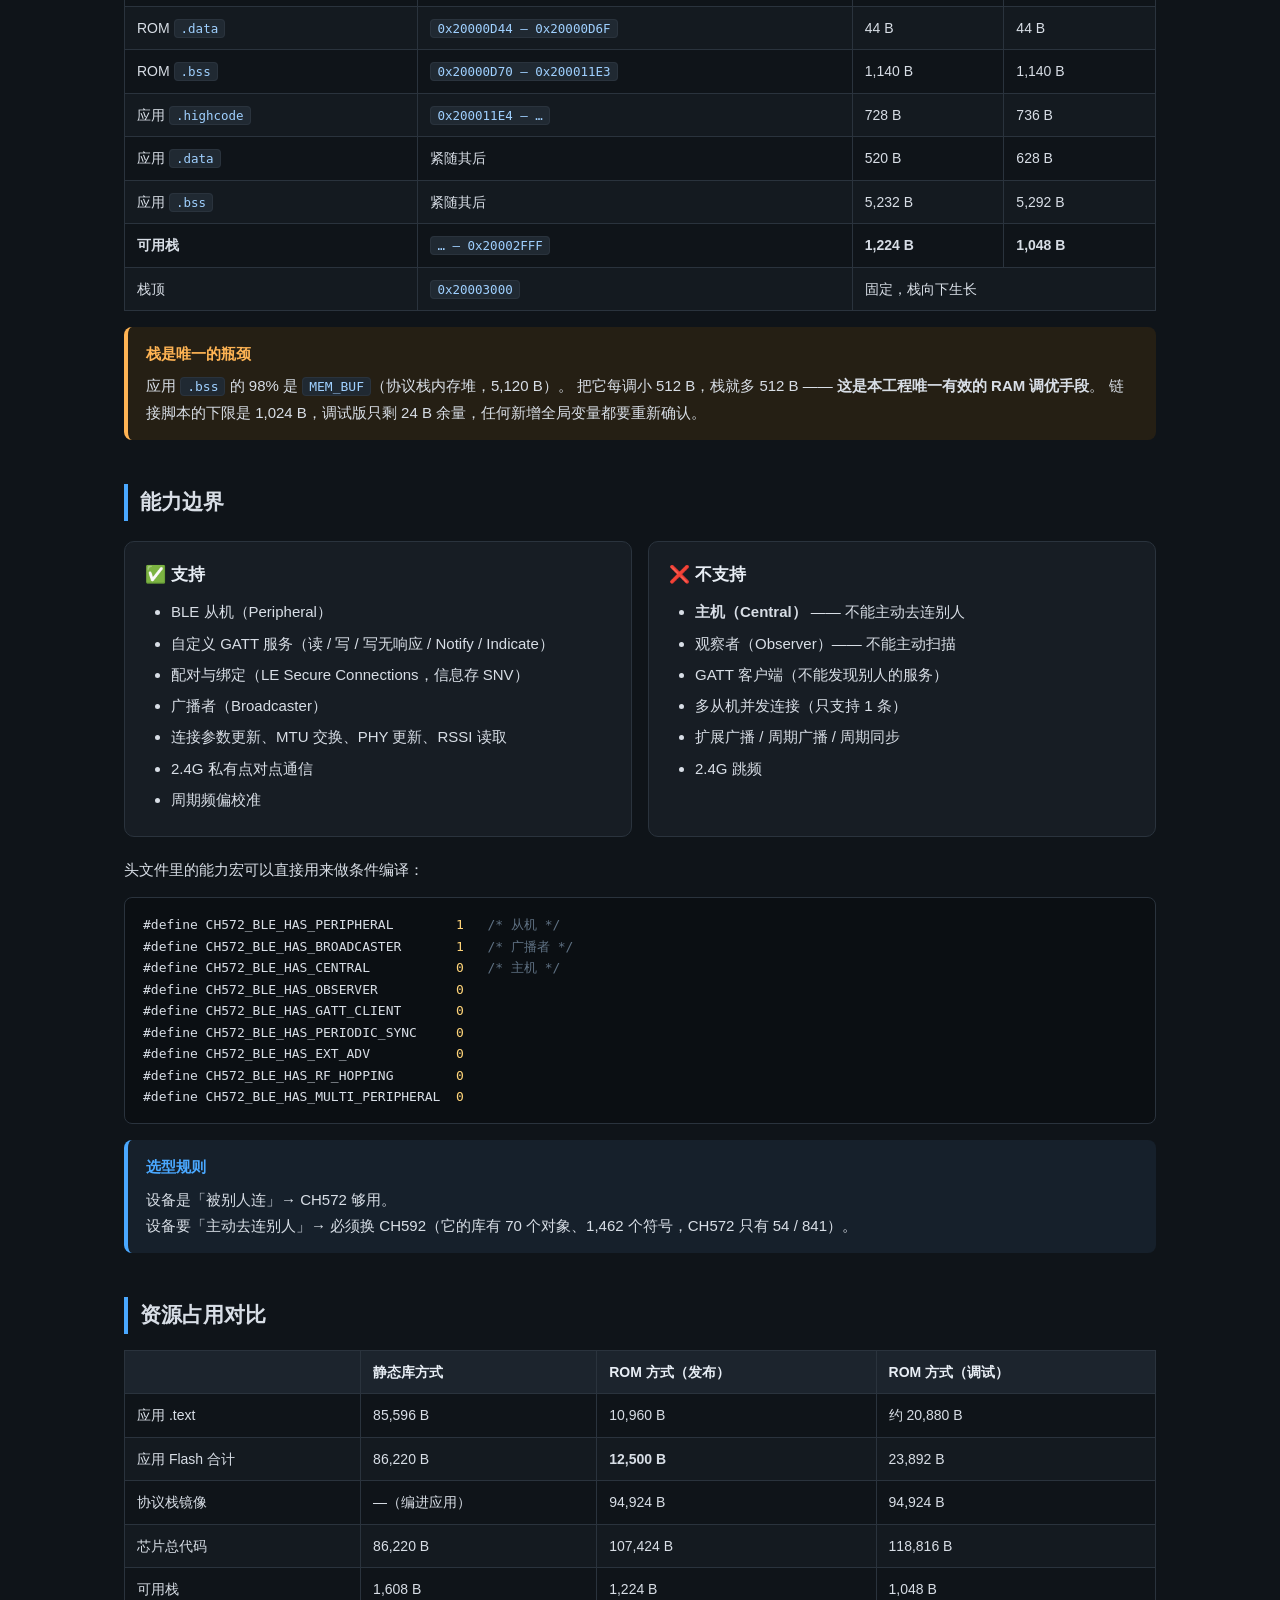
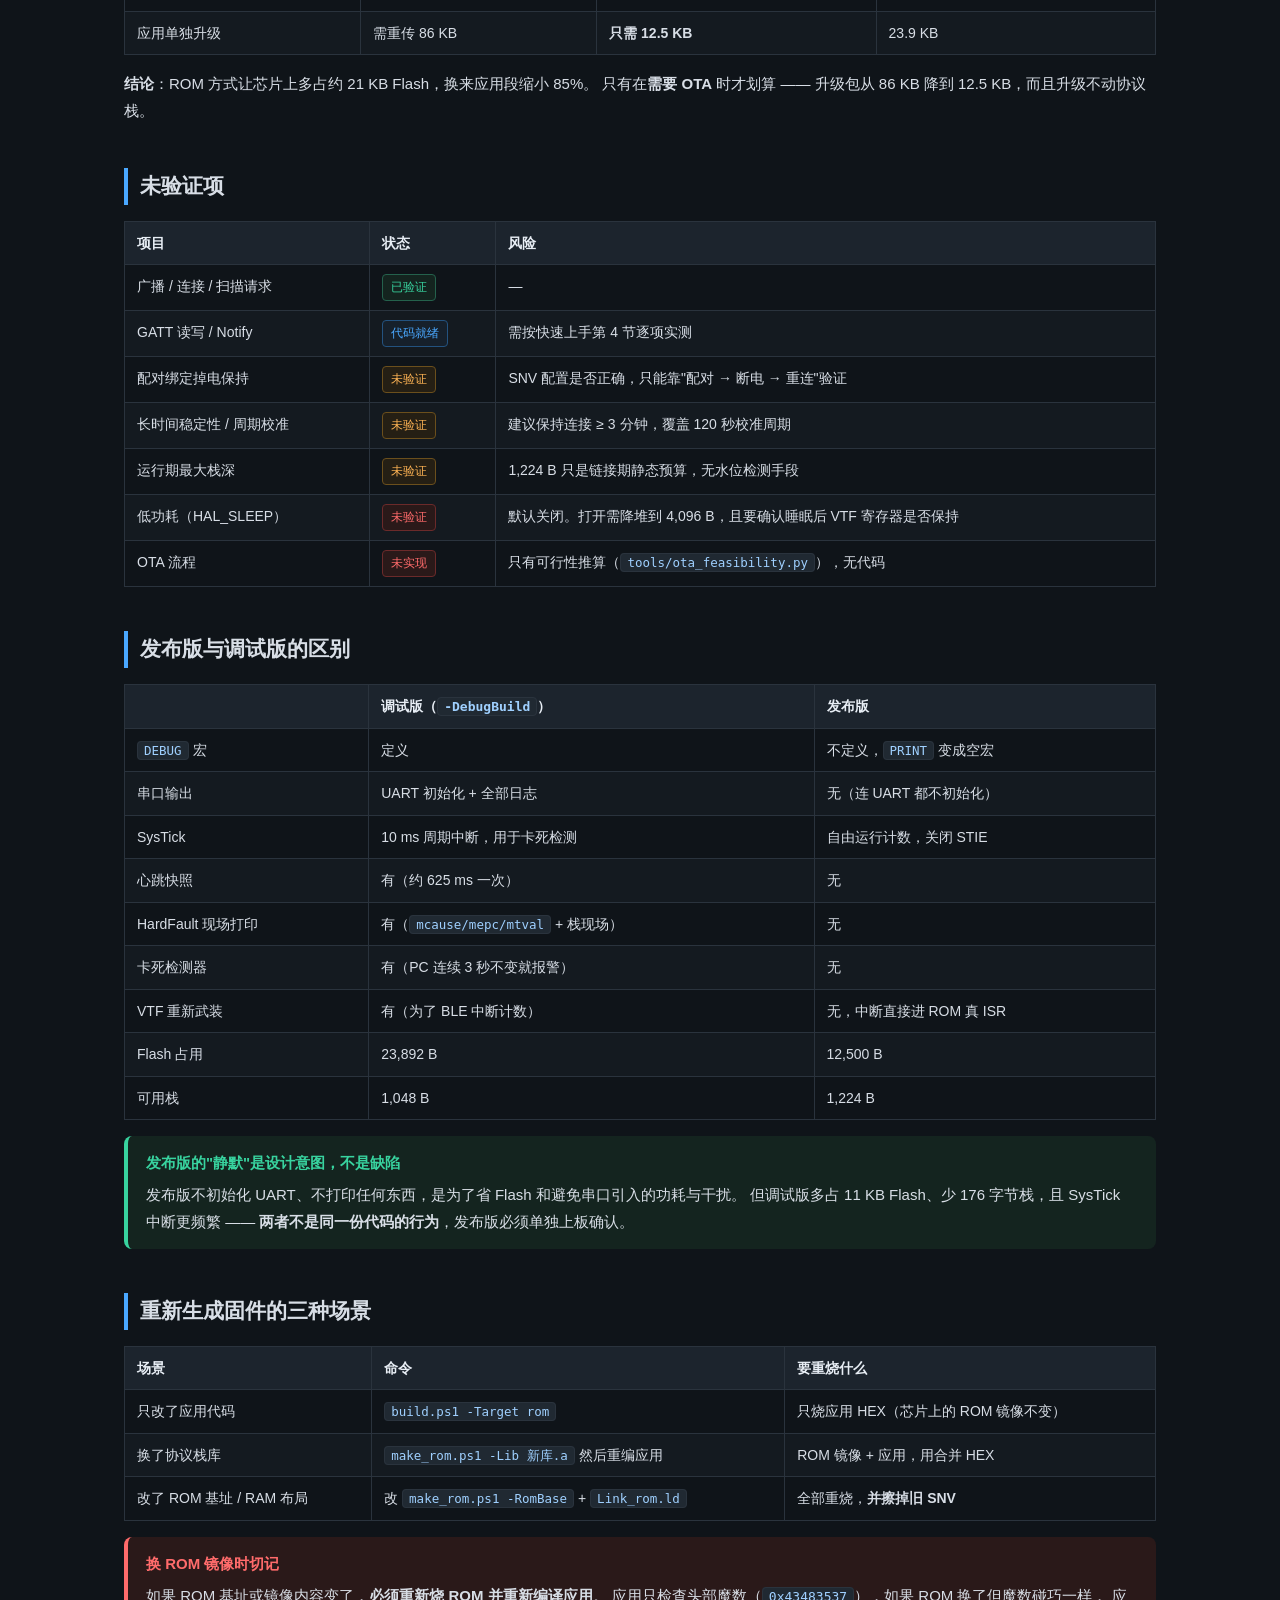
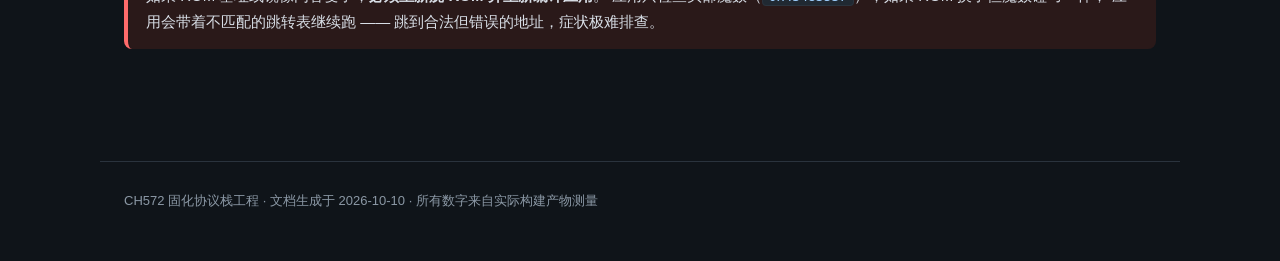
==== commit 069d20f2: "feat: support rf standalone" ====
--- a/docs/html/firmware.html
+++ b/docs/html/firmware.html
@@ -15,6 +15,7 @@
     <a href="quickstart.html">快速上手</a>
     <a href="flow.html">运行流程图</a>
     <a href="firmware.html" class="active">固件介绍</a>
+    <a href="rf.html">纯 RF 收发</a>
   </div>
 </nav>
 
